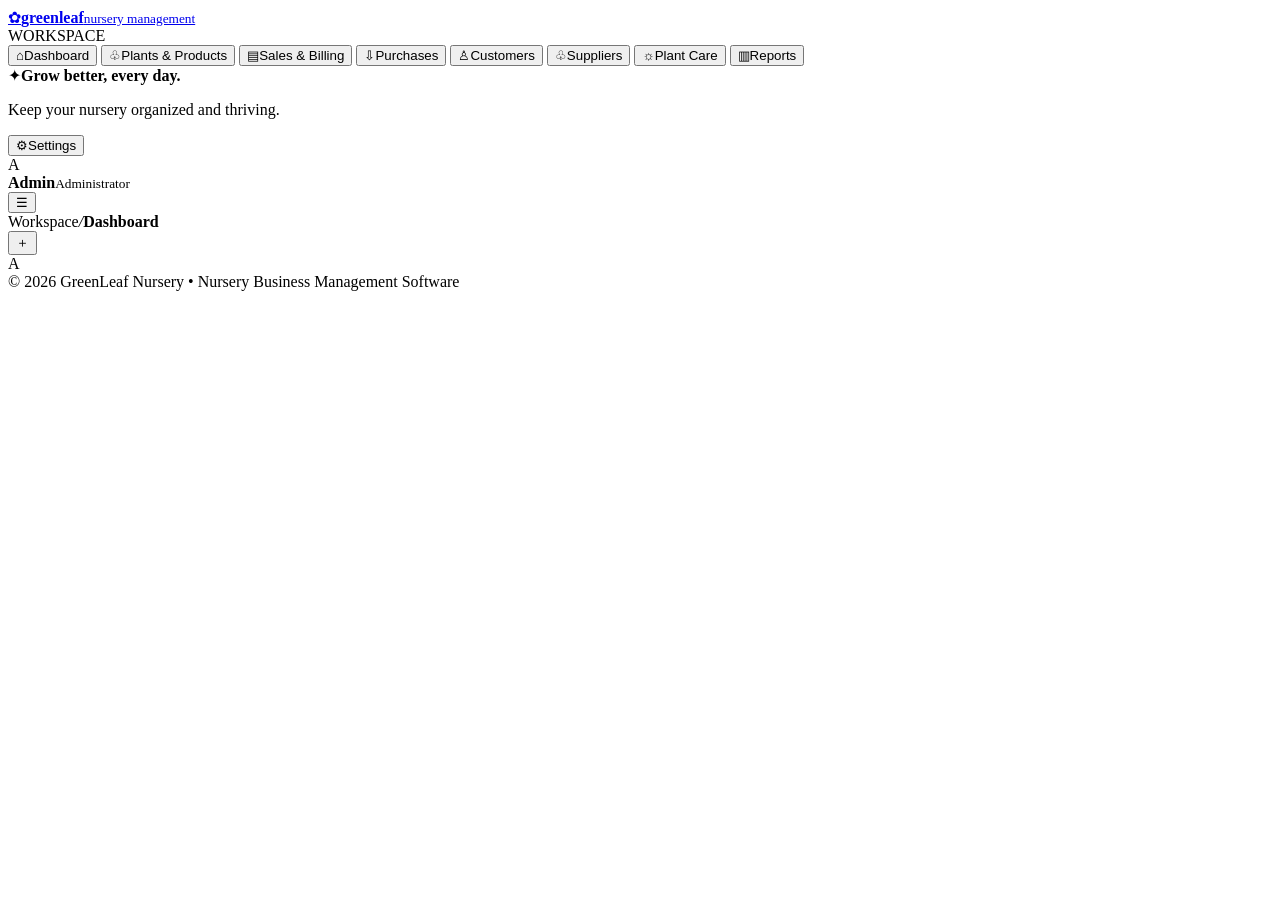
==== index.html @ 2e936f74 "Add files via upload" ====
<!DOCTYPE html>
<html lang="en">
<head>
  <meta charset="UTF-8" />
  <meta name="viewport" content="width=device-width, initial-scale=1.0" />
  <meta name="theme-color" content="#244d3b" />
  <title>GreenLeaf — Nursery Management</title>
  <link rel="preconnect" href="https://fonts.googleapis.com">
  <link rel="preconnect" href="https://fonts.gstatic.com" crossorigin>
  <link href="https://fonts.googleapis.com/css2?family=DM+Sans:wght@400;500;600;700&family=Manrope:wght@500;600;700;800&display=swap" rel="stylesheet">
  <link rel="stylesheet" href="css/styles.css" />
</head>
<body>
  <div class="app-shell">
    <aside class="sidebar" id="sidebar">
      <a class="brand" href="#" aria-label="GreenLeaf home">
        <span class="brand-mark">✿</span><span><b>greenleaf</b><small>nursery management</small></span>
      </a>
      <div class="side-label">WORKSPACE</div>
      <nav class="nav-list" id="navigation">
        <button class="nav-item active" data-page="dashboard"><span>⌂</span>Dashboard</button>
        <button class="nav-item" data-page="plants"><span>♧</span>Plants & Products</button>
        <button class="nav-item" data-page="sales"><span>▤</span>Sales & Billing</button>
        <button class="nav-item" data-page="purchases"><span>⇩</span>Purchases</button>
        <button class="nav-item" data-page="customers"><span>♙</span>Customers</button>
        <button class="nav-item" data-page="suppliers"><span>♧</span>Suppliers</button>
        <button class="nav-item" data-page="care"><span>☼</span>Plant Care</button>
        <button class="nav-item" data-page="reports"><span>▥</span>Reports</button>
      </nav>
      <div class="sidebar-bottom">
        <div class="help-card"><span class="help-icon">✦</span><b>Grow better, every day.</b><p>Keep your nursery organized and thriving.</p></div>
        <button class="nav-item" data-page="settings"><span>⚙</span>Settings</button>
        <div class="profile"><div class="avatar">A</div><div><b>Admin</b><small>Administrator</small></div><span class="profile-dot"></span></div>
      </div>
    </aside>

    <main class="main">
      <header class="topbar">
        <button class="mobile-menu" id="menuToggle" aria-label="Toggle menu">☰</button>
        <div class="breadcrumb"><span>Workspace</span><i>/</i><b id="pageCrumb">Dashboard</b></div>
        <div class="top-actions">
          <span class="today" id="todayLabel"></span>
          <button class="icon-button" id="topAddBtn" title="Add a plant">＋</button>
          <div class="top-avatar">A</div>
        </div>
      </header>
      <section class="content" id="pageContent"></section>
      <footer>© 2026 GreenLeaf Nursery <span>•</span> Nursery Business Management Software</footer>
    </main>
  </div>
  <div class="toast" id="toast" role="status"></div>
  <div class="modal-backdrop" id="modalBackdrop">
    <section class="modal" id="modal" role="dialog" aria-modal="true"></section>
  </div>
  <script src="js/app.js"></script>
</body>
</html>
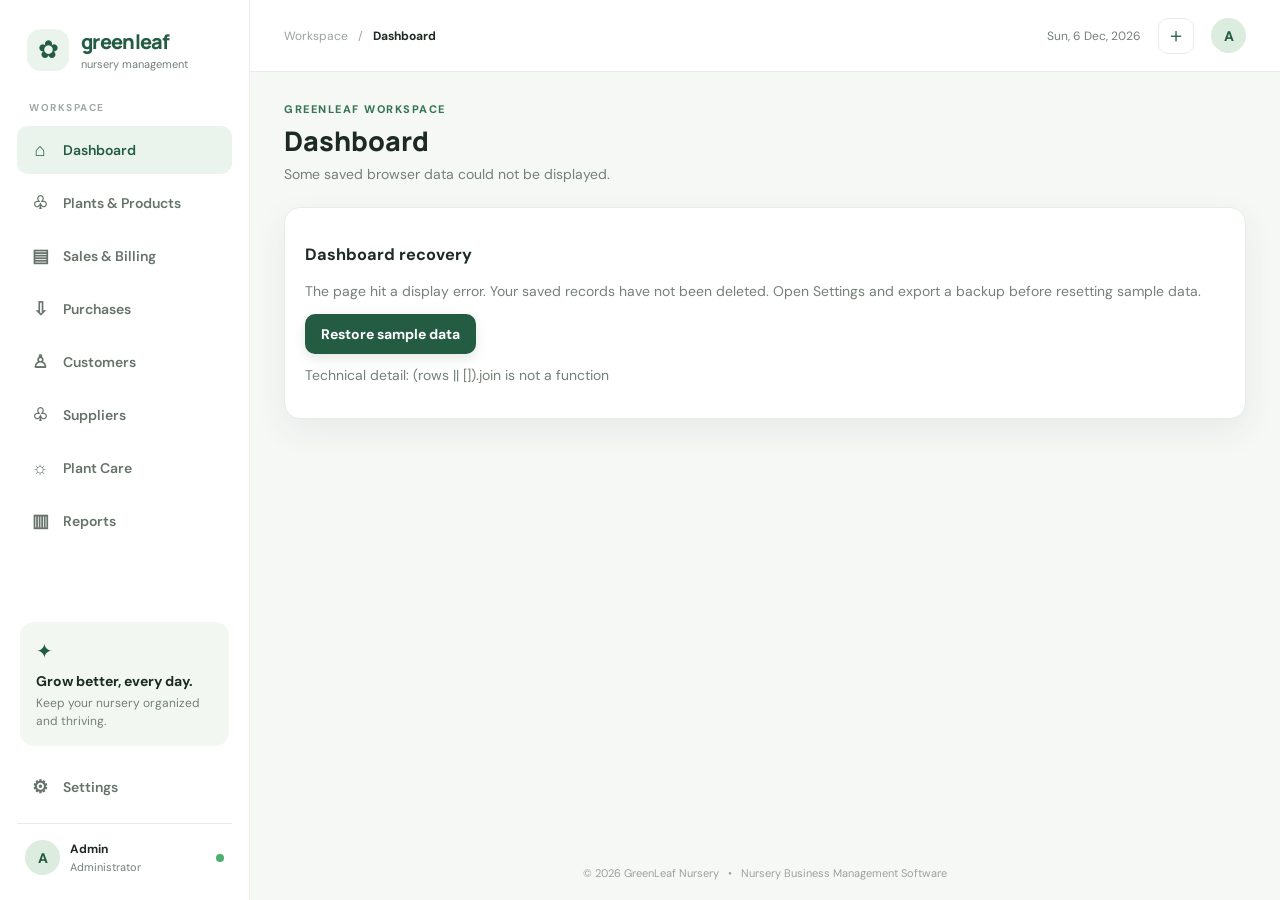
==== commit a78b6b43: "Refresh cached application script on GitHub Pages" ====
--- a/index.html
+++ b/index.html
@@ -52,6 +52,6 @@
   <div class="modal-backdrop" id="modalBackdrop">
     <section class="modal" id="modal" role="dialog" aria-modal="true"></section>
   </div>
-  <script src="js/app.js"></script>
+  <script src="js/app.js?v=20261105-3"></script>
 </body>
 </html>
--- a/css/styles.css
+++ b/css/styles.css
@@ -0,0 +1 @@
+:root{--green:#245b43;--green2:#367653;--mint:#eaf4ed;--ink:#1d2b23;--muted:#748078;--line:#e7ece8;--bg:#f6f8f6;--white:#fff;--orange:#e99b45;--red:#d85c5c;--shadow:0 12px 34px rgba(29,55,39,.07)}*{box-sizing:border-box}body{margin:0;background:var(--bg);color:var(--ink);font-family:'DM Sans',sans-serif;font-size:14px}button,input,select,textarea{font:inherit}button{cursor:pointer}.app-shell{min-height:100vh}.sidebar{width:250px;background:#fff;border-right:1px solid var(--line);position:fixed;inset:0 auto 0 0;padding:25px 17px;display:flex;flex-direction:column;z-index:10}.brand{display:flex;gap:12px;align-items:center;text-decoration:none;color:var(--ink);padding:3px 10px 30px}.brand-mark{display:grid;place-items:center;width:42px;height:42px;border-radius:14px;background:var(--mint);color:var(--green);font-size:25px}.brand b{display:block;font:800 20px Manrope;color:var(--green);letter-spacing:-.7px}.brand small{display:block;color:var(--muted);font-size:11px;margin-top:2px}.side-label{font-size:10px;letter-spacing:1.5px;font-weight:700;color:#a0aaa2;padding:0 12px 12px}.nav-list{display:grid;gap:5px}.nav-item{border:0;background:transparent;text-align:left;padding:12px 13px;border-radius:11px;color:#66736a;display:flex;align-items:center;gap:13px;font-weight:600;transition:.2s}.nav-item span{font-size:18px;width:20px;text-align:center}.nav-item:hover{background:#f5f8f5;color:var(--green)}.nav-item.active{background:var(--mint);color:var(--green)}.sidebar-bottom{margin-top:auto}.help-card{background:#f2f7f2;border-radius:14px;padding:16px;margin:0 3px 17px}.help-icon{color:var(--green);font-size:20px}.help-card b{display:block;margin:8px 0 4px}.help-card p{margin:0;color:var(--muted);font-size:12px;line-height:1.5}.profile{display:flex;align-items:center;gap:10px;padding:16px 8px 0;margin-top:12px;border-top:1px solid var(--line)}.avatar,.top-avatar{width:35px;height:35px;border-radius:50%;display:grid;place-items:center;background:#dcecdf;color:var(--green);font-weight:800}.profile b{display:block;font-size:12px}.profile small{color:var(--muted);font-size:11px}.profile-dot{width:8px;height:8px;background:#4caf70;border-radius:50%;margin-left:auto}.main{margin-left:250px;min-height:100vh;display:flex;flex-direction:column}.topbar{height:72px;background:rgba(255,255,255,.9);border-bottom:1px solid var(--line);display:flex;align-items:center;justify-content:space-between;padding:0 34px;position:sticky;top:0;z-index:5;backdrop-filter:blur(12px)}.breadcrumb{display:flex;gap:10px;color:#9aa39c;font-size:12px}.breadcrumb i{font-style:normal}.breadcrumb b{color:var(--ink)}.top-actions{display:flex;align-items:center;gap:17px}.today{font-size:12px;color:var(--muted)}.icon-button,.mobile-menu{border:1px solid var(--line);background:white;border-radius:10px;width:36px;height:36px;color:var(--green);font-size:20px}.mobile-menu{display:none}.content{padding:30px 34px;flex:1;max-width:1600px;width:100%;margin:auto}.page-heading{display:flex;justify-content:space-between;align-items:flex-start;gap:16px;margin-bottom:24px}.eyebrow{color:var(--green2);font-size:11px;font-weight:800;letter-spacing:1.5px;text-transform:uppercase}.page-heading h1{font:800 27px Manrope;margin:6px 0}.page-heading p{color:var(--muted);margin:0}.btn{border:0;border-radius:10px;padding:11px 16px;font-weight:700;background:var(--green);color:white;box-shadow:0 5px 12px #245b4320}.btn:hover{background:#194832;transform:translateY(-1px)}.btn.secondary{background:white;color:var(--green);border:1px solid var(--line);box-shadow:none}.btn.danger{background:#fff0f0;color:var(--red);box-shadow:none}.stats{display:grid;grid-template-columns:repeat(4,minmax(0,1fr));gap:16px;margin-bottom:22px}.stat,.panel{background:white;border:1px solid var(--line);border-radius:16px;box-shadow:var(--shadow)}.stat{padding:19px}.stat-top{display:flex;justify-content:space-between;color:var(--muted);font-size:12px}.stat-icon{width:36px;height:36px;display:grid;place-items:center;background:var(--mint);color:var(--green);border-radius:11px;font-size:18px}.stat strong{display:block;font:800 25px Manrope;margin:12px 0 4px}.stat small{color:var(--muted);font-size:11px}.dashboard-grid{display:grid;grid-template-columns:1.45fr 1fr;gap:18px}.panel{padding:20px;margin-bottom:18px}.panel-head{display:flex;justify-content:space-between;align-items:center;margin-bottom:17px;gap:12px}.panel-head h3{margin:0;font:700 15px Manrope}.panel-head small{color:var(--muted)}.bars{height:190px;display:flex;align-items:end;gap:13px;padding:10px 5px 0;border-bottom:1px solid var(--line)}.bar-col{flex:1;height:100%;display:flex;flex-direction:column;justify-content:end;align-items:center;gap:8px}.bar{width:min(28px,70%);border-radius:7px 7px 2px 2px;background:linear-gradient(180deg,#75ae83,#2f704c);min-height:4px}.bar-col small{color:var(--muted);font-size:10px}.activity{display:grid;gap:15px}.activity-row{display:flex;gap:11px;align-items:center}.activity-dot{width:9px;height:9px;border-radius:50%;background:#6fae7c}.activity-row b{display:block;font-size:12px}.activity-row small{color:var(--muted);font-size:11px}.table-wrap{overflow:auto}table{width:100%;border-collapse:collapse;white-space:nowrap}th{text-align:left;color:#8a958d;font-size:10px;text-transform:uppercase;letter-spacing:.8px;padding:11px 12px;border-bottom:1px solid var(--line)}td{padding:13px 12px;border-bottom:1px solid #f0f2f0;font-size:12px}tbody tr:last-child td{border-bottom:0}.plant-cell{display:flex;align-items:center;gap:10px}.plant-thumb{width:35px;height:35px;border-radius:10px;background:var(--mint);display:grid;place-items:center;font-size:19px}.plant-cell b{display:block;font-size:12px}.plant-cell small{color:var(--muted)}.pill{display:inline-flex;padding:5px 9px;border-radius:30px;font-size:10px;font-weight:700;background:#eaf5ed;color:#39764e}.pill.warn{background:#fff4e5;color:#b77924}.pill.bad{background:#fff0f0;color:#c34e4e}.toolbar{display:flex;gap:10px;align-items:center;margin-bottom:17px;flex-wrap:wrap}.field{border:1px solid var(--line);border-radius:9px;background:white;padding:10px 12px;color:var(--ink);outline:none;min-width:0}.field:focus{border-color:#80a98a;box-shadow:0 0 0 3px #36765314}.search{min-width:220px;flex:1}.empty{text-align:center;padding:35px;color:var(--muted)}.modal-backdrop{display:none;position:fixed;inset:0;background:#14251bb0;z-index:30;align-items:center;justify-content:center;padding:20px}.modal-backdrop.show{display:flex}.modal{width:min(560px,100%);max-height:90vh;overflow:auto;background:white;border-radius:18px;padding:24px;box-shadow:0 25px 80px #0003}.modal h2{font:800 20px Manrope;margin:0 0 18px}.form-grid{display:grid;grid-template-columns:1fr 1fr;gap:13px}.form-group{display:grid;gap:6px}.form-group.full{grid-column:1/-1}.form-group label{font-size:11px;font-weight:700;color:#68766d}.form-group .field{width:100%}.modal-actions{display:flex;justify-content:flex-end;gap:9px;margin-top:20px}.toast{position:fixed;right:24px;bottom:24px;background:#203d2d;color:white;padding:12px 17px;border-radius:10px;box-shadow:var(--shadow);opacity:0;transform:translateY(10px);transition:.25s;z-index:50;pointer-events:none}.toast.show{opacity:1;transform:translateY(0)}footer{text-align:center;color:#9aa39c;font-size:11px;padding:20px}footer span{padding:0 6px}.settings-grid{display:grid;grid-template-columns:1fr 1fr;gap:16px}.setting-row{display:flex;justify-content:space-between;align-items:center;padding:13px 0;border-bottom:1px solid var(--line)}.setting-row:last-child{border:0}.muted{color:var(--muted)}.quick-actions{display:flex;gap:8px;flex-wrap:wrap}.chart-legend{font-size:11px;color:var(--muted)}@media(max-width:1050px){.stats{grid-template-columns:repeat(2,1fr)}.dashboard-grid{grid-template-columns:1fr}}@media(max-width:720px){.sidebar{transform:translateX(-100%);transition:.25s;box-shadow:var(--shadow)}.sidebar.open{transform:translateX(0)}.main{margin-left:0}.mobile-menu{display:block}.topbar{padding:0 16px;height:62px}.content{padding:22px 16px}.today{display:none}.page-heading{align-items:flex-start}.page-heading h1{font-size:23px}.stats{gap:10px}.stat{padding:14px}.stat strong{font-size:21px}.settings-grid{grid-template-columns:1fr}.form-grid{grid-template-columns:1fr}.form-group.full{grid-column:auto}.modal{padding:19px}.top-avatar{display:none}}@media(max-width:390px){.stats{grid-template-columns:1fr 1fr}.stat strong{font-size:18px}.page-heading{flex-direction:column}.btn{padding:10px 12px}}
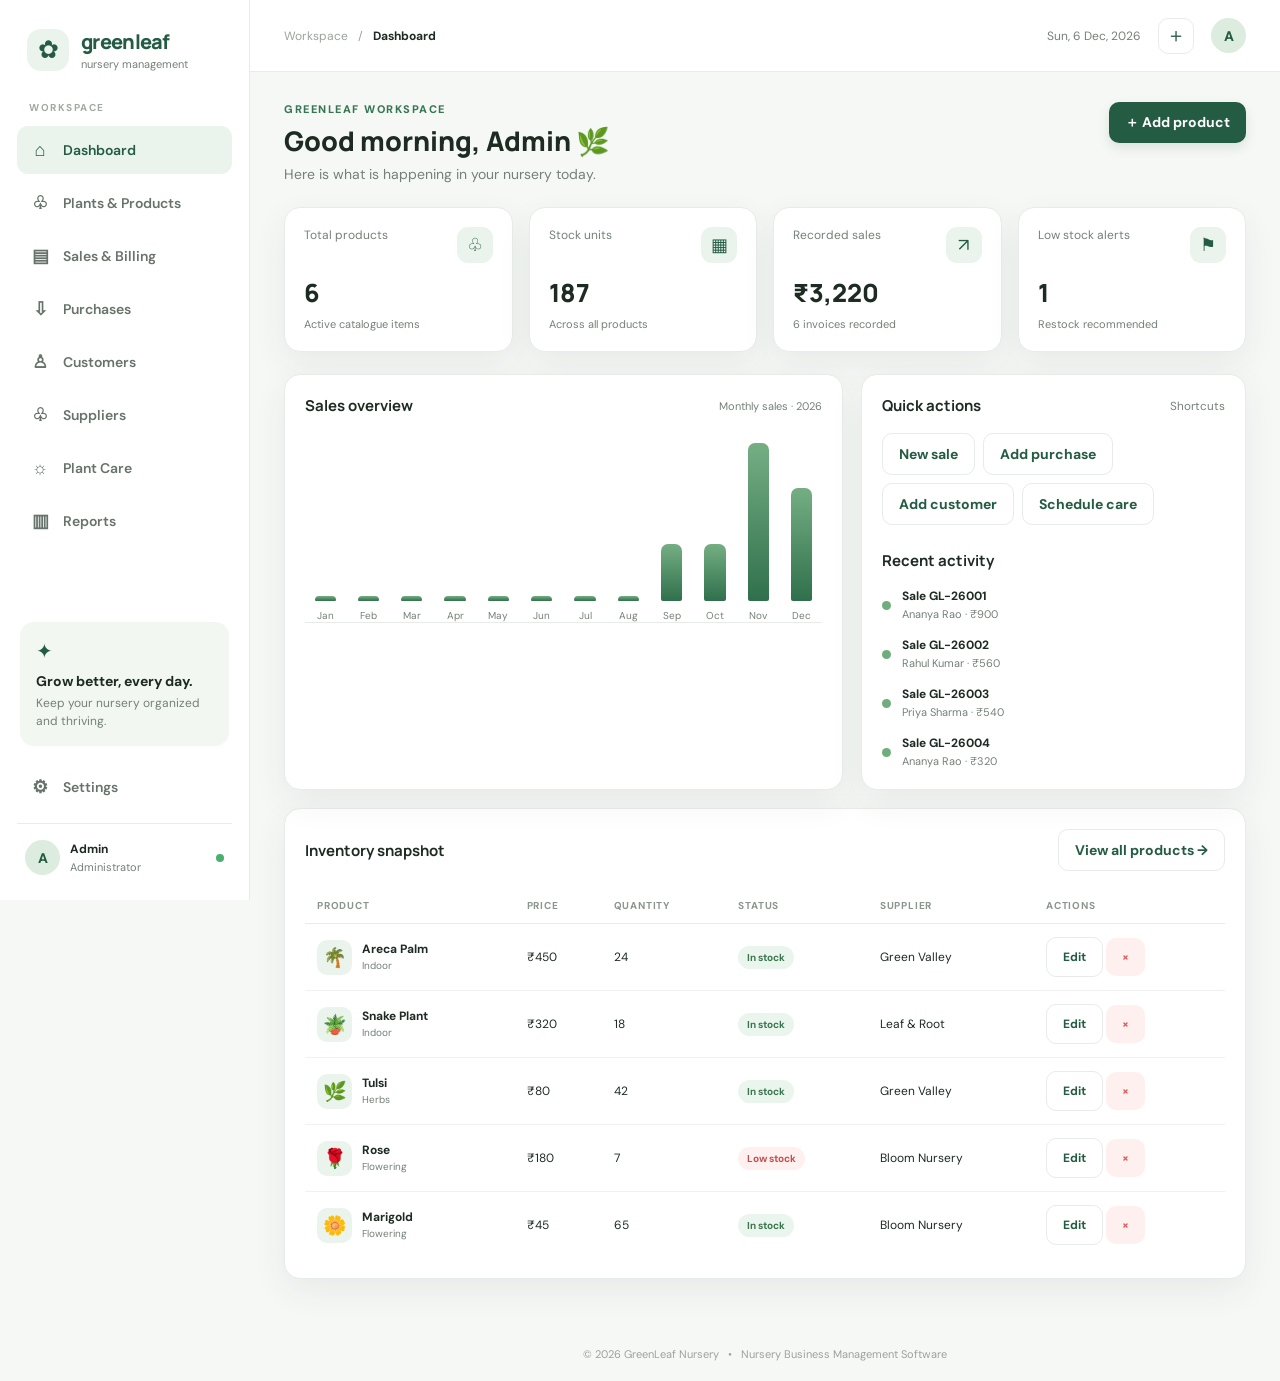
==== commit 0fb1a95a: "Refresh dashboard JavaScript cache version" ====
--- a/index.html
+++ b/index.html
@@ -52,6 +52,6 @@
   <div class="modal-backdrop" id="modalBackdrop">
     <section class="modal" id="modal" role="dialog" aria-modal="true"></section>
   </div>
-  <script src="js/app.js?v=20261105-3"></script>
+  <script src="js/app.js?v=20261105-4"></script>
 </body>
 </html>
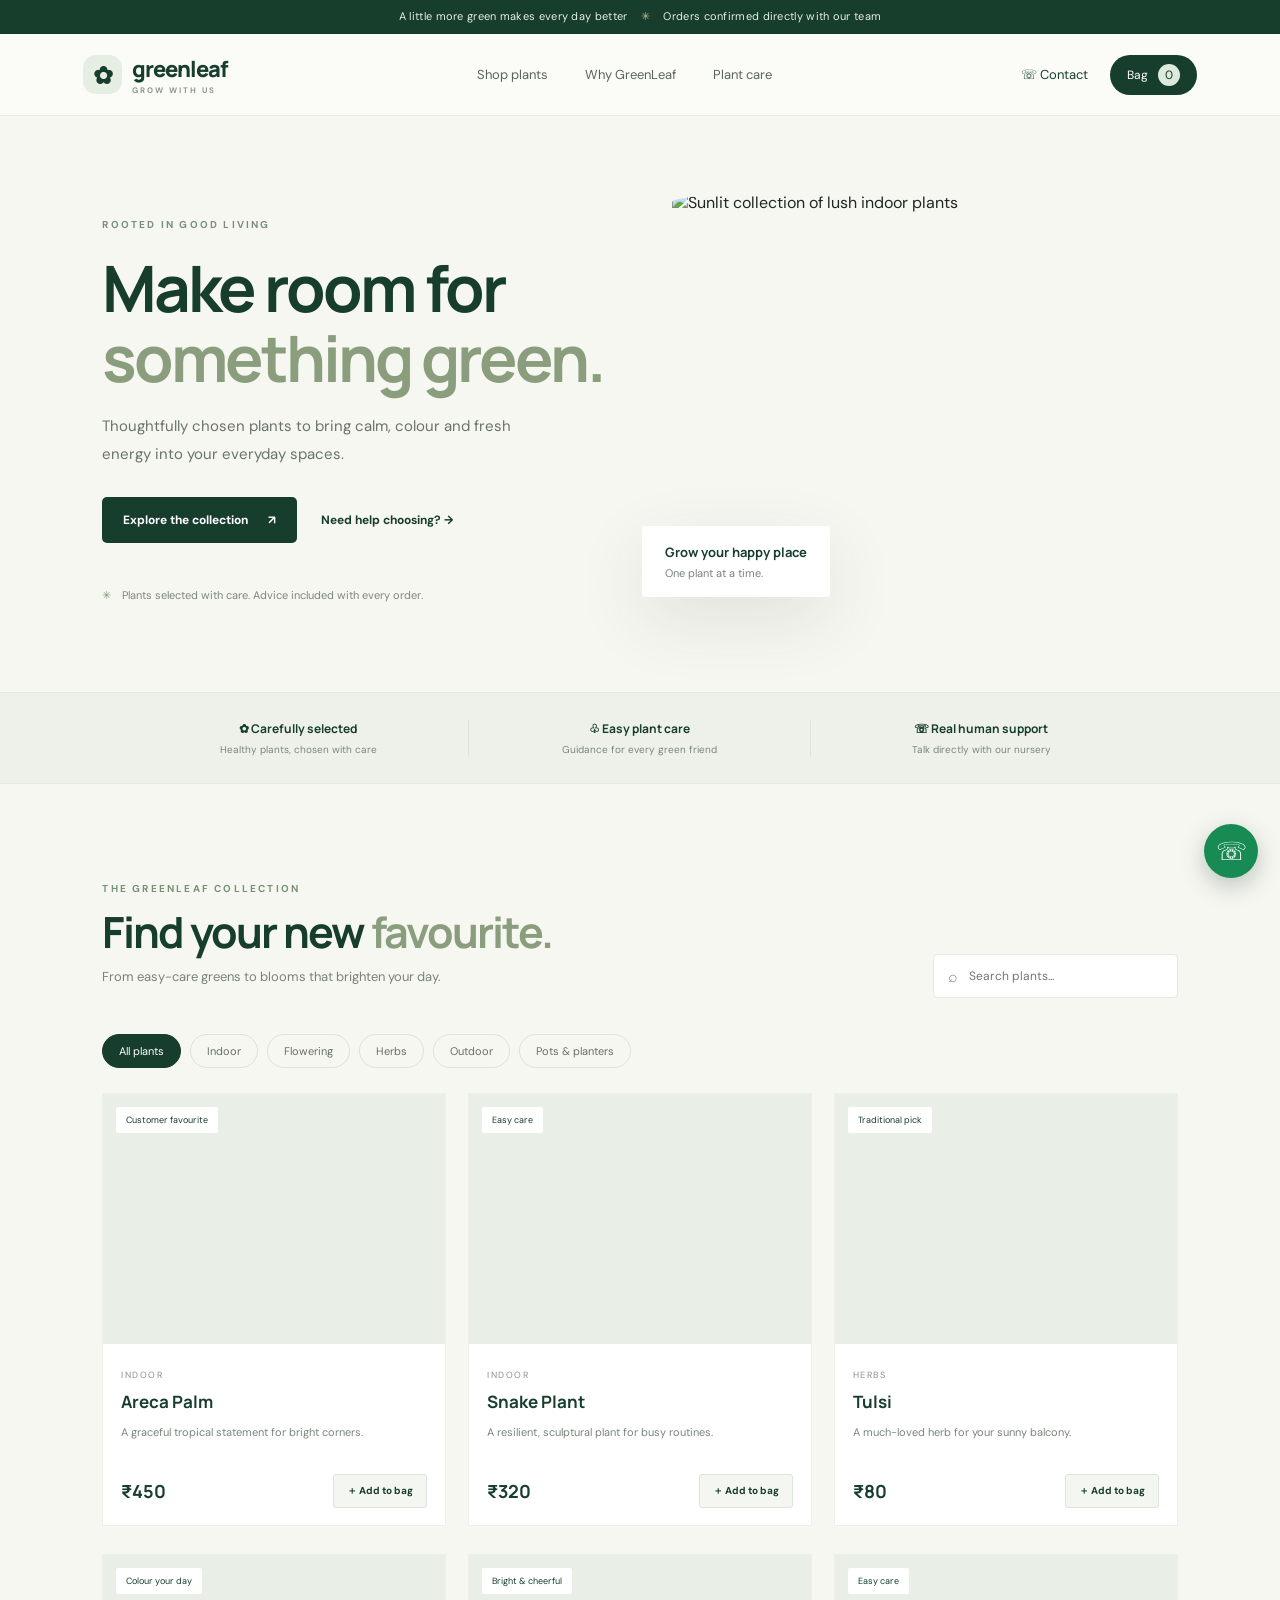
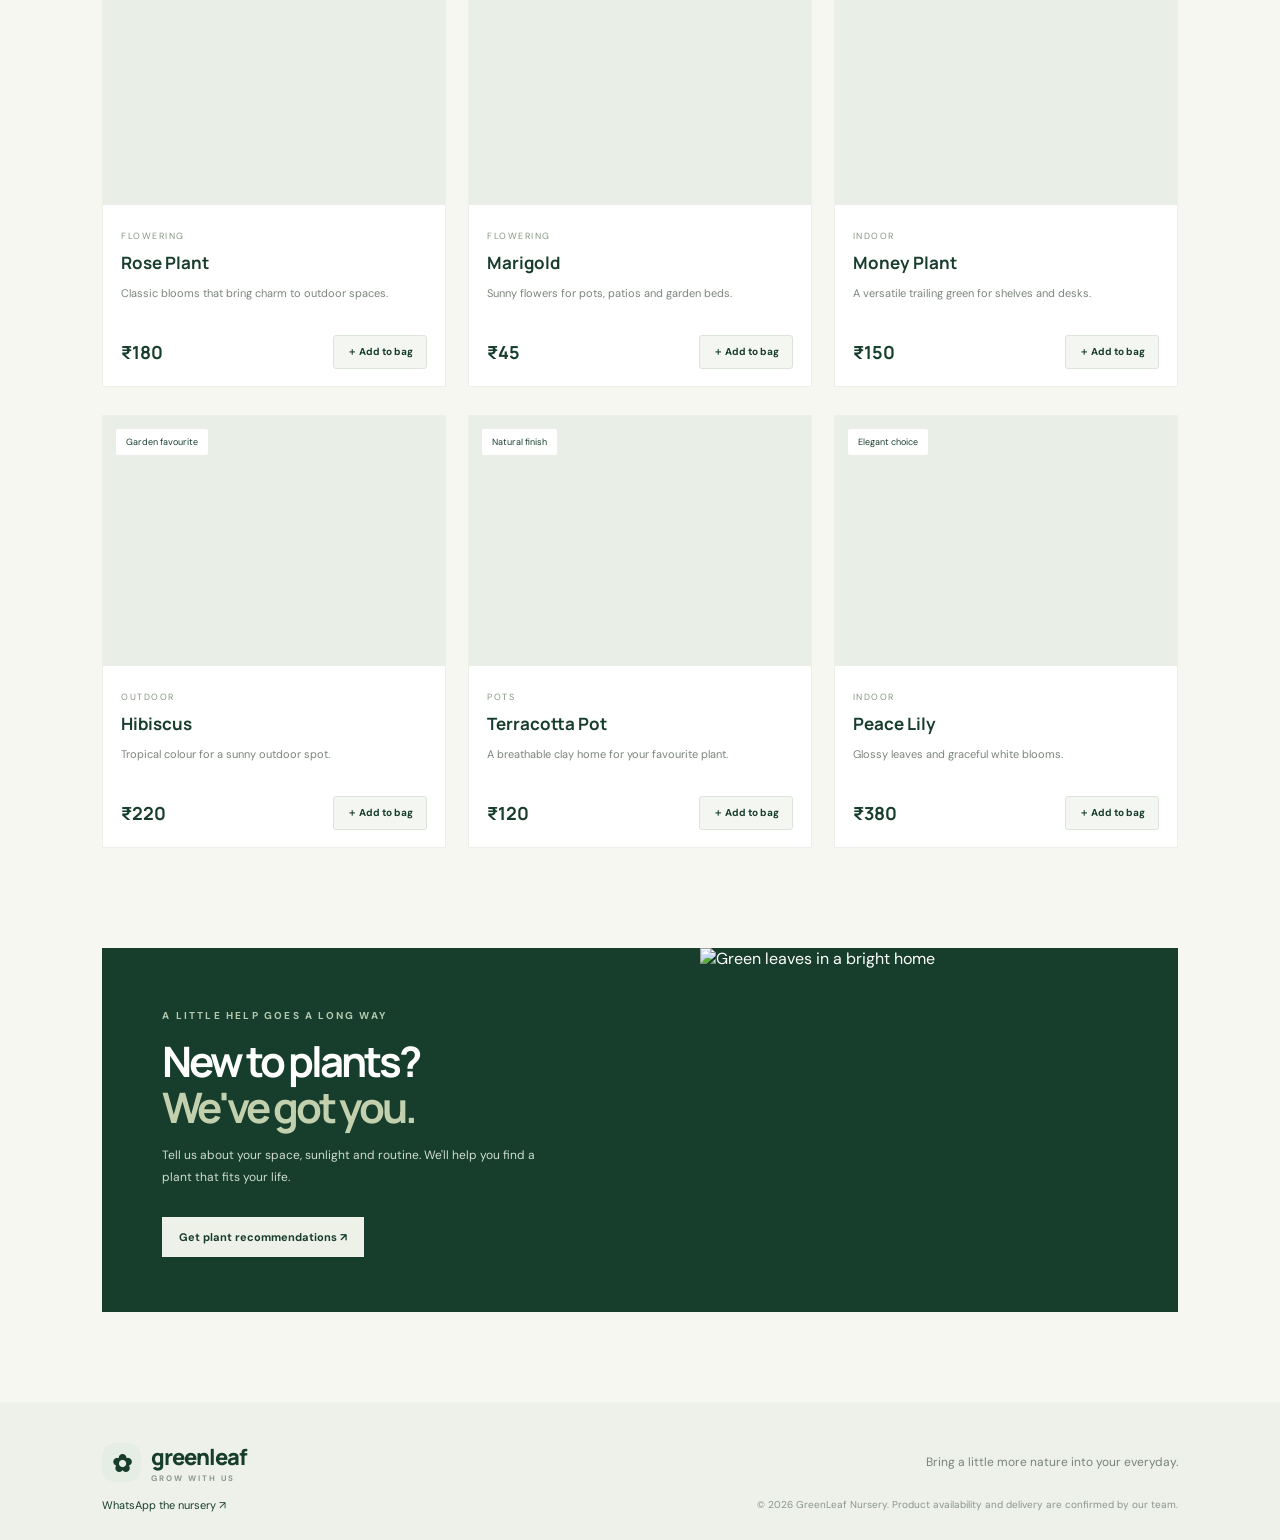
==== commit d6c9d17f: "Make GreenLeaf storefront the homepage" ====
--- a/index.html
+++ b/index.html
@@ -1,57 +1,12 @@
-<!DOCTYPE html>
-<html lang="en">
-<head>
-  <meta charset="UTF-8" />
-  <meta name="viewport" content="width=device-width, initial-scale=1.0" />
-  <meta name="theme-color" content="#244d3b" />
-  <title>GreenLeaf — Nursery Management</title>
-  <link rel="preconnect" href="https://fonts.googleapis.com">
-  <link rel="preconnect" href="https://fonts.gstatic.com" crossorigin>
-  <link href="https://fonts.googleapis.com/css2?family=DM+Sans:wght@400;500;600;700&family=Manrope:wght@500;600;700;800&display=swap" rel="stylesheet">
-  <link rel="stylesheet" href="css/styles.css" />
-</head>
-<body>
-  <div class="app-shell">
-    <aside class="sidebar" id="sidebar">
-      <a class="brand" href="#" aria-label="GreenLeaf home">
-        <span class="brand-mark">✿</span><span><b>greenleaf</b><small>nursery management</small></span>
-      </a>
-      <div class="side-label">WORKSPACE</div>
-      <nav class="nav-list" id="navigation">
-        <button class="nav-item active" data-page="dashboard"><span>⌂</span>Dashboard</button>
-        <button class="nav-item" data-page="plants"><span>♧</span>Plants & Products</button>
-        <button class="nav-item" data-page="sales"><span>▤</span>Sales & Billing</button>
-        <button class="nav-item" data-page="purchases"><span>⇩</span>Purchases</button>
-        <button class="nav-item" data-page="customers"><span>♙</span>Customers</button>
-        <button class="nav-item" data-page="suppliers"><span>♧</span>Suppliers</button>
-        <button class="nav-item" data-page="care"><span>☼</span>Plant Care</button>
-        <button class="nav-item" data-page="reports"><span>▥</span>Reports</button>
-      </nav>
-      <div class="sidebar-bottom">
-        <div class="help-card"><span class="help-icon">✦</span><b>Grow better, every day.</b><p>Keep your nursery organized and thriving.</p></div>
-        <button class="nav-item" data-page="settings"><span>⚙</span>Settings</button>
-        <div class="profile"><div class="avatar">A</div><div><b>Admin</b><small>Administrator</small></div><span class="profile-dot"></span></div>
-      </div>
-    </aside>
-
-    <main class="main">
-      <header class="topbar">
-        <button class="mobile-menu" id="menuToggle" aria-label="Toggle menu">☰</button>
-        <div class="breadcrumb"><span>Workspace</span><i>/</i><b id="pageCrumb">Dashboard</b></div>
-        <div class="top-actions">
-          <span class="today" id="todayLabel"></span>
-          <button class="icon-button" id="topAddBtn" title="Add a plant">＋</button>
-          <div class="top-avatar">A</div>
-        </div>
-      </header>
-      <section class="content" id="pageContent"></section>
-      <footer>© 2026 GreenLeaf Nursery <span>•</span> Nursery Business Management Software</footer>
-    </main>
-  </div>
-  <div class="toast" id="toast" role="status"></div>
-  <div class="modal-backdrop" id="modalBackdrop">
-    <section class="modal" id="modal" role="dialog" aria-modal="true"></section>
-  </div>
-  <script src="js/app.js?v=20261105-4"></script>
-</body>
-</html>+<!doctype html>
+<html lang="en"><head><meta charset="utf-8"><meta name="viewport" content="width=device-width,initial-scale=1"><meta name="theme-color" content="#173d2d"><meta name="description" content="Shop healthy indoor plants, flowering plants and planters at GreenLeaf."><title>GreenLeaf — Bring Nature Home</title><link rel="preconnect" href="https://fonts.googleapis.com"><link rel="preconnect" href="https://fonts.gstatic.com" crossorigin><link href="https://fonts.googleapis.com/css2?family=DM+Sans:wght@400;500;600;700&family=Manrope:wght@400;500;600;700;800&display=swap" rel="stylesheet"><link rel="stylesheet" href="css/shop.css"></head>
+<body><div class="announcement">A little more green makes every day better <span>✳</span> Orders confirmed directly with our team</div>
+<header class="header"><a class="logo" href="index.html"><span class="logo-mark">✿</span><span>greenleaf<small>GROW WITH US</small></span></a><nav class="desktop-nav"><a href="#shop">Shop plants</a><a href="#benefits">Why GreenLeaf</a><a href="#care">Plant care</a></nav><div class="header-actions"><a class="owner-link" href="https://wa.me/919908516488?text=Hello%20GreenLeaf%2C%20I%20need%20some%20help." target="_blank" rel="noopener">☏ <span>Contact</span></a><button class="cart-trigger" id="cartOpen" aria-label="Open cart">Bag <span id="cartCount">0</span></button><button class="menu-toggle" id="menuToggle" aria-label="Open menu">☰</button></div></header>
+<main><section class="hero"><div class="hero-copy"><span class="eyebrow">ROOTED IN GOOD LIVING</span><h1>Make room for<br><em>something green.</em></h1><p>Thoughtfully chosen plants to bring calm, colour and fresh energy into your everyday spaces.</p><div class="hero-actions"><a class="primary-btn" href="#shop">Explore the collection <span>↗</span></a><a class="text-link" href="https://wa.me/919908516488?text=Hello%20GreenLeaf%2C%20please%20help%20me%20choose%20a%20plant." target="_blank" rel="noopener">Need help choosing? →</a></div><div class="hero-note"><span>✳</span> Plants selected with care. Advice included with every order.</div></div><div class="hero-art"><img src="https://images.unsplash.com/photo-1485955900006-10f4d324d411?auto=format&fit=crop&w=1100&q=85" alt="Sunlit collection of lush indoor plants"><div class="floating-note"><b>Grow your happy place</b><span>One plant at a time.</span></div></div></section>
+<section class="trust-strip" id="benefits"><div><b>✿ Carefully selected</b><span>Healthy plants, chosen with care</span></div><div><b>♧ Easy plant care</b><span>Guidance for every green friend</span></div><div><b>☏ Real human support</b><span>Talk directly with our nursery</span></div></section>
+<section class="shop-section" id="shop"><div class="section-heading"><div><span class="eyebrow">THE GREENLEAF COLLECTION</span><h2>Find your new <em>favourite.</em></h2><p>From easy-care greens to blooms that brighten your day.</p></div><div class="search-wrap"><span>⌕</span><input id="searchInput" type="search" placeholder="Search plants..." aria-label="Search plants"></div></div><div class="filters" id="filters"><button class="filter active" data-category="All">All plants</button><button class="filter" data-category="Indoor">Indoor</button><button class="filter" data-category="Flowering">Flowering</button><button class="filter" data-category="Herbs">Herbs</button><button class="filter" data-category="Outdoor">Outdoor</button><button class="filter" data-category="Pots">Pots & planters</button></div><div class="product-grid" id="productGrid" aria-live="polite"></div></section>
+<section class="care-banner" id="care"><div><span class="eyebrow">A LITTLE HELP GOES A LONG WAY</span><h2>New to plants?<br><em>We've got you.</em></h2><p>Tell us about your space, sunlight and routine. We'll help you find a plant that fits your life.</p><a class="light-btn" href="https://wa.me/919908516488?text=Hello%20GreenLeaf%2C%20help%20me%20choose%20the%20right%20plant%20for%20my%20space." target="_blank" rel="noopener">Get plant recommendations ↗</a></div><div class="care-image"><img src="https://images.unsplash.com/photo-1497250681960-ef046c08a56e?auto=format&fit=crop&w=900&q=85" alt="Green leaves in a bright home"></div></section></main>
+<footer class="footer"><a class="logo footer-logo" href="index.html"><span class="logo-mark">✿</span><span>greenleaf<small>GROW WITH US</small></span></a><p>Bring a little more nature into your everyday.</p><div><a href="https://wa.me/919908516488?text=Hello%20GreenLeaf" target="_blank" rel="noopener">WhatsApp the nursery ↗</a></div><small>© <span id="year"></span> GreenLeaf Nursery. Product availability and delivery are confirmed by our team.</small></footer>
+<div class="wa-float"><a href="https://wa.me/919908516488?text=Hello%20GreenLeaf%2C%20I%20have%20a%20question." target="_blank" rel="noopener" aria-label="Chat with GreenLeaf on WhatsApp">☏</a></div>
+<div class="drawer-backdrop" id="drawerBackdrop"></div><aside class="cart-drawer" id="cartDrawer" aria-label="Shopping bag" aria-hidden="true"><div class="drawer-head"><div><span class="eyebrow">YOUR SELECTION</span><h3>Your bag <span id="drawerCount">(0)</span></h3></div><button id="cartClose" aria-label="Close cart">×</button></div><div class="cart-items" id="cartItems"></div><div class="cart-bottom"><div class="subtotal"><span>Estimated subtotal</span><b id="cartTotal">₹0</b></div><small>Final availability, delivery charges and total will be confirmed by the nursery on WhatsApp.</small><button class="primary-btn checkout-btn" id="checkoutBtn">Continue on WhatsApp ↗</button><button class="continue-btn" id="continueShopping">Continue shopping</button></div></aside>
+<div class="modal-backdrop" id="checkoutBackdrop"><section class="checkout-modal"><button class="modal-close" id="checkoutClose" aria-label="Close">×</button><span class="eyebrow">ALMOST THERE</span><h3>Where should we reach you?</h3><p>Share your details. We'll open WhatsApp with your order summary for confirmation.</p><form id="checkoutForm"><label>Your name<input name="name" required maxlength="80" placeholder="Full name"></label><label>Mobile number<input name="phone" required inputmode="tel" pattern="[0-9 +()-]{8,18}" placeholder="Your contact number"></label><label>Delivery address<textarea name="address" required maxlength="500" rows="3" placeholder="House, street, area, city, PIN"></textarea></label><label>Anything else? <small>(optional)</small><textarea name="note" maxlength="300" rows="2" placeholder="Preferred delivery time or plant questions"></textarea></label><button class="primary-btn" type="submit">Send order on WhatsApp ↗</button></form></section></div><div class="toast" id="toast" role="status"></div><script src="js/shop.js"></script></body></html>
--- a/css/shop.css
+++ b/css/shop.css
@@ -0,0 +1 @@
+:root{--forest:#173d2d;--green:#2f684b;--sage:#e7eee5;--cream:#f7f7f1;--ink:#1d2922;--muted:#78837a;--line:#e6e9e2;--white:#fff;--gold:#d5a66a;--shadow:0 22px 70px #1c38241c}*{box-sizing:border-box}html{scroll-behavior:smooth}body{margin:0;background:var(--cream);color:var(--ink);font-family:'DM Sans',sans-serif}button,input,textarea{font:inherit}button,a{-webkit-tap-highlight-color:transparent}a{color:inherit;text-decoration:none}.announcement{height:34px;background:var(--forest);color:#e6eee5;text-align:center;font-size:11px;letter-spacing:.3px;padding:9px}.announcement span{color:#d9b78d;margin:0 10px}.header{height:82px;padding:0 6.5%;display:flex;align-items:center;justify-content:space-between;background:#fbfcf8;border-bottom:1px solid var(--line);position:sticky;top:0;z-index:20}.logo{display:flex;align-items:center;gap:10px;color:var(--forest);font:800 22px Manrope;letter-spacing:-1px}.logo-mark{display:grid;place-items:center;width:39px;height:39px;background:#e6eee4;border-radius:13px;font-size:24px}.logo small{display:block;font:700 8px 'DM Sans';letter-spacing:2px;color:#8b998c;margin-top:1px}.desktop-nav{display:flex;gap:37px;color:#58665b;font-size:13px}.desktop-nav a:hover,.footer a:hover{color:var(--green)}.header-actions{display:flex;align-items:center;gap:22px}.owner-link{font-size:13px;color:var(--forest)}.cart-trigger{border:0;background:var(--forest);color:#fff;padding:12px 17px;border-radius:30px;font-size:12px}.cart-trigger span{background:#dce9dc;color:var(--forest);padding:3px 7px;border-radius:50%;margin-left:7px}.menu-toggle{display:none;background:none;border:0;font-size:22px}.hero{display:grid;grid-template-columns:1fr 1fr;gap:6%;align-items:center;padding:76px 8% 70px;min-height:560px}.eyebrow{font-size:10px;letter-spacing:2.2px;font-weight:700;color:#799078}.hero h1,.section-heading h2,.care-banner h2{font:700 clamp(42px,5vw,68px)/1.08 Manrope;letter-spacing:-3px;color:var(--forest);margin:20px 0}.hero h1 em,.section-heading h2 em,.care-banner h2 em{font-style:normal;color:#8a9e7e}.hero-copy>p{max-width:440px;color:#68746b;font-size:15px;line-height:1.9}.hero-actions{display:flex;align-items:center;gap:24px;margin-top:28px}.primary-btn{display:inline-flex;justify-content:center;align-items:center;gap:20px;border:0;background:var(--forest);color:white;padding:15px 21px;border-radius:5px;font-size:12px;font-weight:700;cursor:pointer;transition:.2s}.primary-btn:hover{background:#2b6146;transform:translateY(-2px)}.text-link{font-size:12px;color:var(--forest);font-weight:700}.hero-note{margin-top:45px;font-size:11px;color:#7b877c}.hero-note span{color:#7f9a73;margin-right:8px}.hero-art{height:430px;position:relative}.hero-art>img{width:100%;height:100%;object-fit:cover;border-radius:48% 48% 5px 5px}.floating-note{position:absolute;bottom:25px;left:-30px;background:#fff;padding:17px 23px;box-shadow:var(--shadow);display:grid;gap:5px;border-radius:4px}.floating-note b{font:700 13px Manrope;color:var(--forest)}.floating-note span{font-size:11px;color:var(--muted)}.trust-strip{display:grid;grid-template-columns:repeat(3,1fr);padding:27px 10%;background:#edf1e9;border-top:1px solid #e5eadf;border-bottom:1px solid #e5eadf}.trust-strip div{display:grid;gap:6px;text-align:center;border-right:1px solid #dce3d8}.trust-strip div:last-child{border:0}.trust-strip b{font:700 12px Manrope;color:var(--forest)}.trust-strip span{font-size:10px;color:#7b877c}.shop-section{padding:92px 8% 100px}.section-heading{display:flex;justify-content:space-between;align-items:end;gap:20px}.section-heading h2{font-size:43px;letter-spacing:-2px;margin:12px 0}.section-heading p{font-size:13px;color:var(--muted)}.search-wrap{display:flex;align-items:center;gap:9px;background:white;border:1px solid var(--line);padding:0 14px;width:245px;height:44px;border-radius:4px;color:#809080}.search-wrap input{border:0;outline:0;width:100%;font-size:12px;background:transparent}.filters{display:flex;gap:9px;flex-wrap:wrap;margin:36px 0 25px}.filter{border:1px solid #dce3d9;background:transparent;color:#647166;padding:9px 16px;border-radius:30px;font-size:11px;cursor:pointer}.filter.active,.filter:hover{background:var(--forest);color:white;border-color:var(--forest)}.product-grid{display:grid;grid-template-columns:repeat(3,1fr);gap:28px 22px}.product-card{background:#fff;border:1px solid #edf0e9;min-width:0;transition:.25s;position:relative}.product-card:hover{transform:translateY(-5px);box-shadow:var(--shadow)}.product-image{height:250px;background:#e9eee6;position:relative;overflow:hidden}.product-image img{width:100%;height:100%;object-fit:cover;transition:transform .5s}.product-card:hover .product-image img{transform:scale(1.05)}.product-tag{position:absolute;top:13px;left:13px;background:#fff;color:var(--forest);font-size:9px;padding:7px 10px;border-radius:2px}.product-info{padding:18px 18px 17px}.product-category{font-size:9px;letter-spacing:1.5px;color:#849581;text-transform:uppercase}.product-info h3{font:700 17px Manrope;color:var(--forest);margin:7px 0}.product-desc{font-size:11px;color:#7a857b;line-height:1.6;min-height:35px}.product-bottom{display:flex;align-items:center;justify-content:space-between;margin-top:15px}.price{font:700 18px Manrope;color:var(--forest)}.add-btn{border:1px solid #dbe5d9;background:#f4f7f1;color:var(--forest);padding:9px 13px;font-size:10px;font-weight:700;border-radius:3px;cursor:pointer}.add-btn:hover{background:var(--forest);color:#fff}.care-banner{margin:0 8% 90px;background:var(--forest);color:white;display:grid;grid-template-columns:1fr .8fr;min-height:360px;overflow:hidden}.care-banner>div:first-child{padding:55px 10%}.care-banner .eyebrow{color:#b7c9ae}.care-banner h2{font-size:42px;color:white;margin:15px 0}.care-banner h2 em{color:#c3d0ae}.care-banner p{max-width:380px;color:#d0ddd0;font-size:12px;line-height:1.8}.light-btn{display:inline-block;background:#edf1e8;color:var(--forest);padding:13px 17px;font-size:11px;font-weight:700;margin-top:17px}.care-image img{width:100%;height:100%;object-fit:cover}.footer{padding:40px 8% 28px;background:#eef1e9;display:grid;grid-template-columns:1fr 1fr;gap:15px}.footer-logo{align-self:center}.footer>p{text-align:right;font-size:12px;color:#788379}.footer>div{display:flex;gap:22px;font-size:11px;color:var(--forest)}.footer>small{justify-self:end;color:#8b958b;font-size:10px}.wa-float{position:fixed;right:22px;bottom:22px;z-index:18}.wa-float a{display:grid;place-items:center;width:54px;height:54px;border-radius:50%;background:#188b55;color:white;font-size:25px;box-shadow:0 8px 24px #143b2d44}.drawer-backdrop,.modal-backdrop{position:fixed;inset:0;background:#10251c80;z-index:30;opacity:0;visibility:hidden;transition:.25s}.drawer-backdrop.show,.modal-backdrop.show{opacity:1;visibility:visible}.cart-drawer{position:fixed;z-index:31;right:0;top:0;height:100%;width:min(430px,100%);background:#fbfcf8;transform:translateX(100%);transition:.3s;display:flex;flex-direction:column;padding:27px}.cart-drawer.open{transform:translateX(0)}.drawer-head{display:flex;justify-content:space-between;border-bottom:1px solid var(--line);padding-bottom:18px}.drawer-head h3,.checkout-modal h3{font:700 25px Manrope;color:var(--forest);margin:8px 0}.drawer-head button,.modal-close{border:0;background:none;font-size:28px;color:var(--forest);cursor:pointer}.cart-items{overflow:auto;flex:1}.empty-cart{padding:50px 10px;text-align:center;color:var(--muted);font-size:13px}.cart-row{display:grid;grid-template-columns:70px 1fr auto;gap:13px;padding:17px 0;border-bottom:1px solid var(--line);align-items:center}.cart-row img{width:70px;height:72px;object-fit:cover}.cart-row b{font:700 13px Manrope;color:var(--forest)}.cart-row small{display:block;color:var(--muted);font-size:10px;margin-top:5px}.qty-controls{display:flex;align-items:center;gap:9px;margin-top:9px}.qty-controls button{width:24px;height:24px;border:1px solid var(--line);background:white;border-radius:50%;cursor:pointer}.cart-row .line-price{font-size:12px;font-weight:700;color:var(--forest)}.cart-bottom{border-top:1px solid var(--line);padding-top:17px}.subtotal{display:flex;justify-content:space-between;font-size:13px}.subtotal b{font:700 20px Manrope;color:var(--forest)}.cart-bottom>small{display:block;color:var(--muted);font-size:10px;line-height:1.6;margin:12px 0}.checkout-btn{width:100%}.continue-btn{display:block;margin:13px auto 0;border:0;background:none;color:var(--forest);font-size:11px;cursor:pointer}.checkout-modal{position:absolute;top:50%;left:50%;transform:translate(-50%,-46%);width:min(490px,calc(100% - 30px));max-height:90vh;overflow:auto;background:#fbfcf8;padding:34px;border-radius:5px;transition:.25s}.modal-backdrop.show .checkout-modal{transform:translate(-50%,-50%)}.modal-close{position:absolute;right:18px;top:12px}.checkout-modal>p{font-size:12px;color:var(--muted);line-height:1.7}.checkout-modal form{display:grid;gap:13px;margin-top:20px}.checkout-modal label{display:grid;gap:6px;font-size:11px;font-weight:700;color:#59665b}.checkout-modal label small{display:inline;font-weight:400;color:var(--muted)}.checkout-modal input,.checkout-modal textarea{width:100%;padding:12px;border:1px solid #dfe5dc;background:white;outline-color:#78977a;border-radius:3px;font-size:12px;resize:vertical}.checkout-modal form .primary-btn{width:100%;margin-top:5px}.toast{position:fixed;left:50%;bottom:25px;transform:translate(-50%,20px);opacity:0;pointer-events:none;background:var(--forest);color:#fff;padding:12px 18px;border-radius:4px;font-size:12px;z-index:50;transition:.2s}.toast.show{opacity:1;transform:translate(-50%,0)}.no-results{grid-column:1/-1;text-align:center;padding:50px;color:var(--muted);font-size:13px}@media(max-width:850px){.header{padding:0 4%}.desktop-nav{gap:17px}.hero{padding:55px 6%;gap:4%}.hero-art{height:350px}.shop-section{padding:70px 6%}.product-grid{grid-template-columns:repeat(2,1fr)}.care-banner{margin:0 6% 70px}}@media(max-width:600px){.announcement{font-size:9px}.header{height:70px}.desktop-nav{display:none}.menu-toggle{display:block}.owner-link span{display:none}.header-actions{gap:14px}.hero{grid-template-columns:1fr;padding:48px 7% 40px}.hero h1{font-size:48px}.hero-art{height:310px;margin:10px 0 0 18px}.floating-note{left:-18px}.trust-strip{padding:20px 4%;gap:8px}.trust-strip b{font-size:10px}.trust-strip span{font-size:9px}.section-heading{align-items:start;flex-direction:column}.section-heading h2{font-size:36px}.search-wrap{width:100%}.shop-section{padding:65px 5%}.filters{gap:7px;margin:25px 0 20px}.filter{padding:8px 12px}.product-grid{gap:14px 10px}.product-image{height:175px}.product-info{padding:13px 11px}.product-info h3{font-size:14px}.product-desc{font-size:10px;min-height:48px}.product-bottom{align-items:start;gap:6px;flex-direction:column}.price{font-size:16px}.add-btn{width:100%}.care-banner{grid-template-columns:1fr;margin:0 5% 55px}.care-banner>div:first-child{padding:38px 8%}.care-image{height:210px}.footer{padding:32px 6%;grid-template-columns:1fr}.footer>p{text-align:left;margin:0}.footer>small{justify-self:start;line-height:1.6}.wa-float{right:14px;bottom:14px}.wa-float a{width:48px;height:48px}.checkout-modal{padding:28px 22px}}
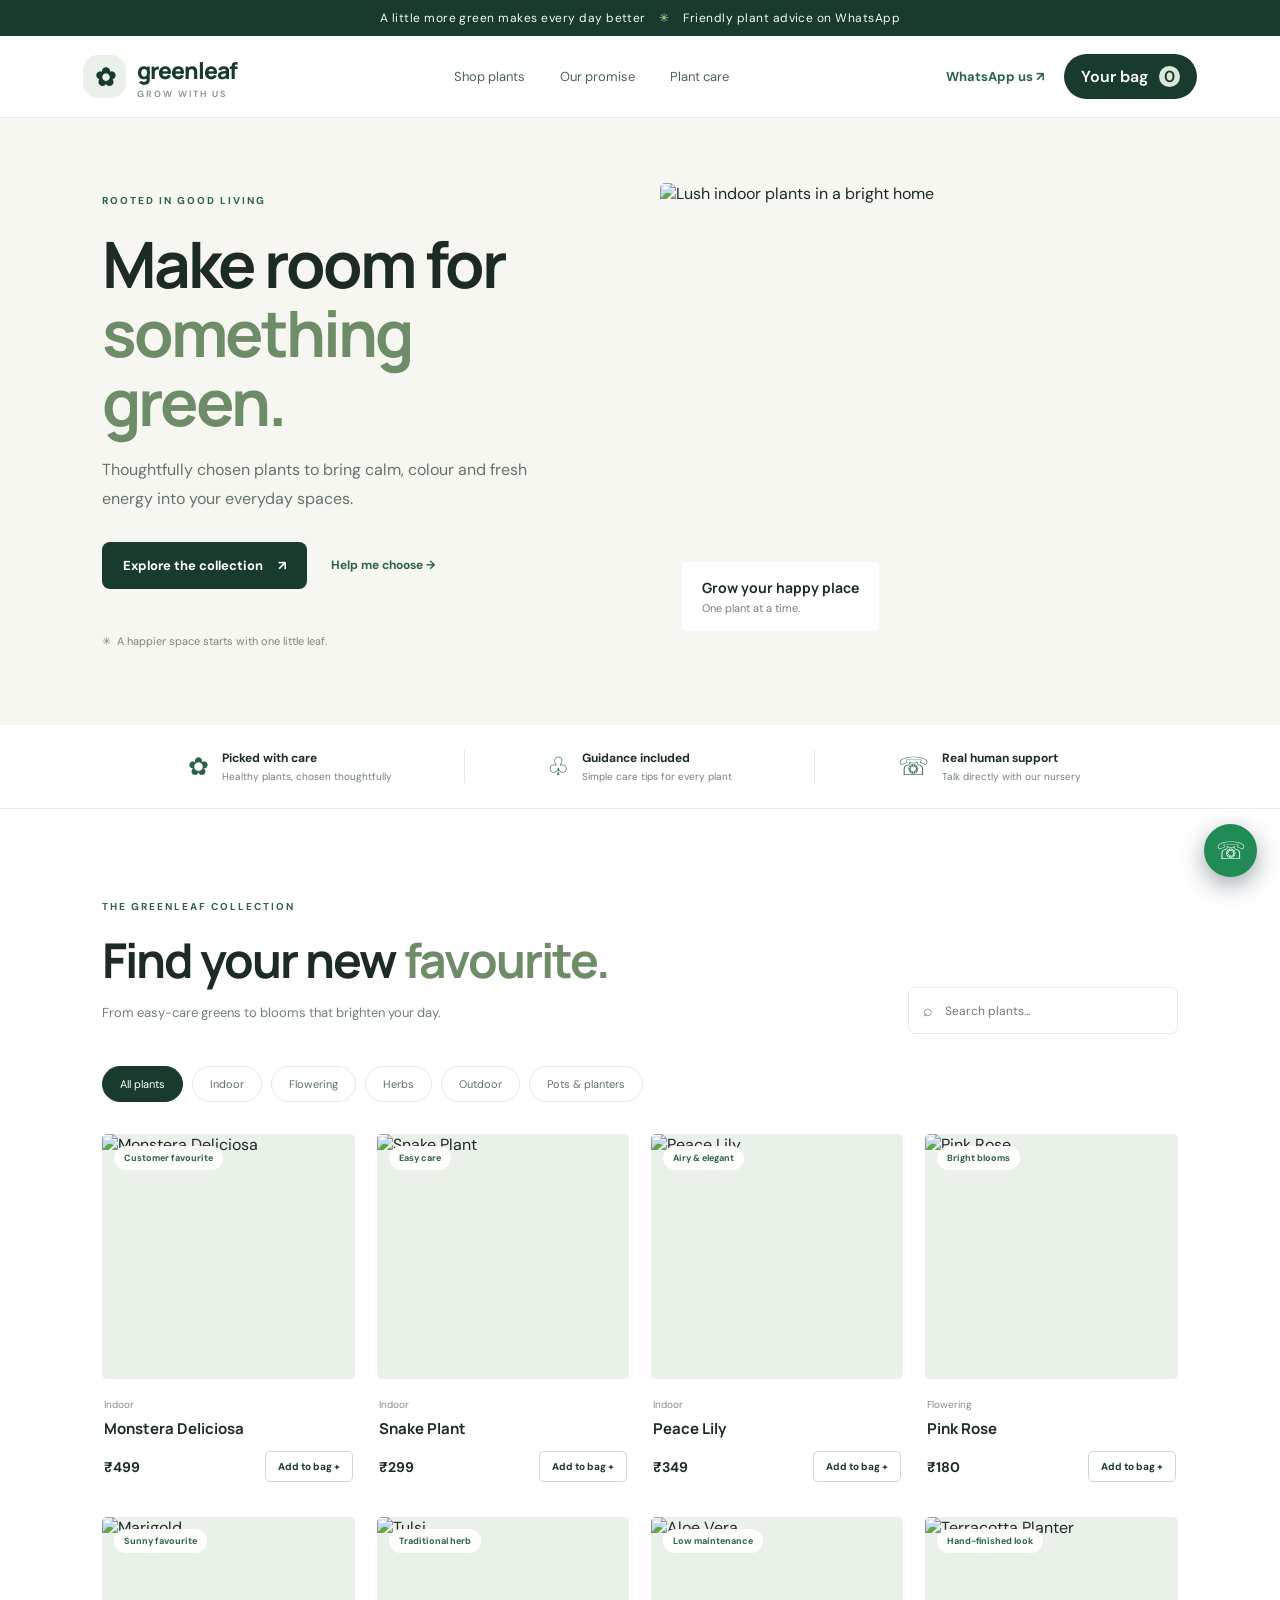
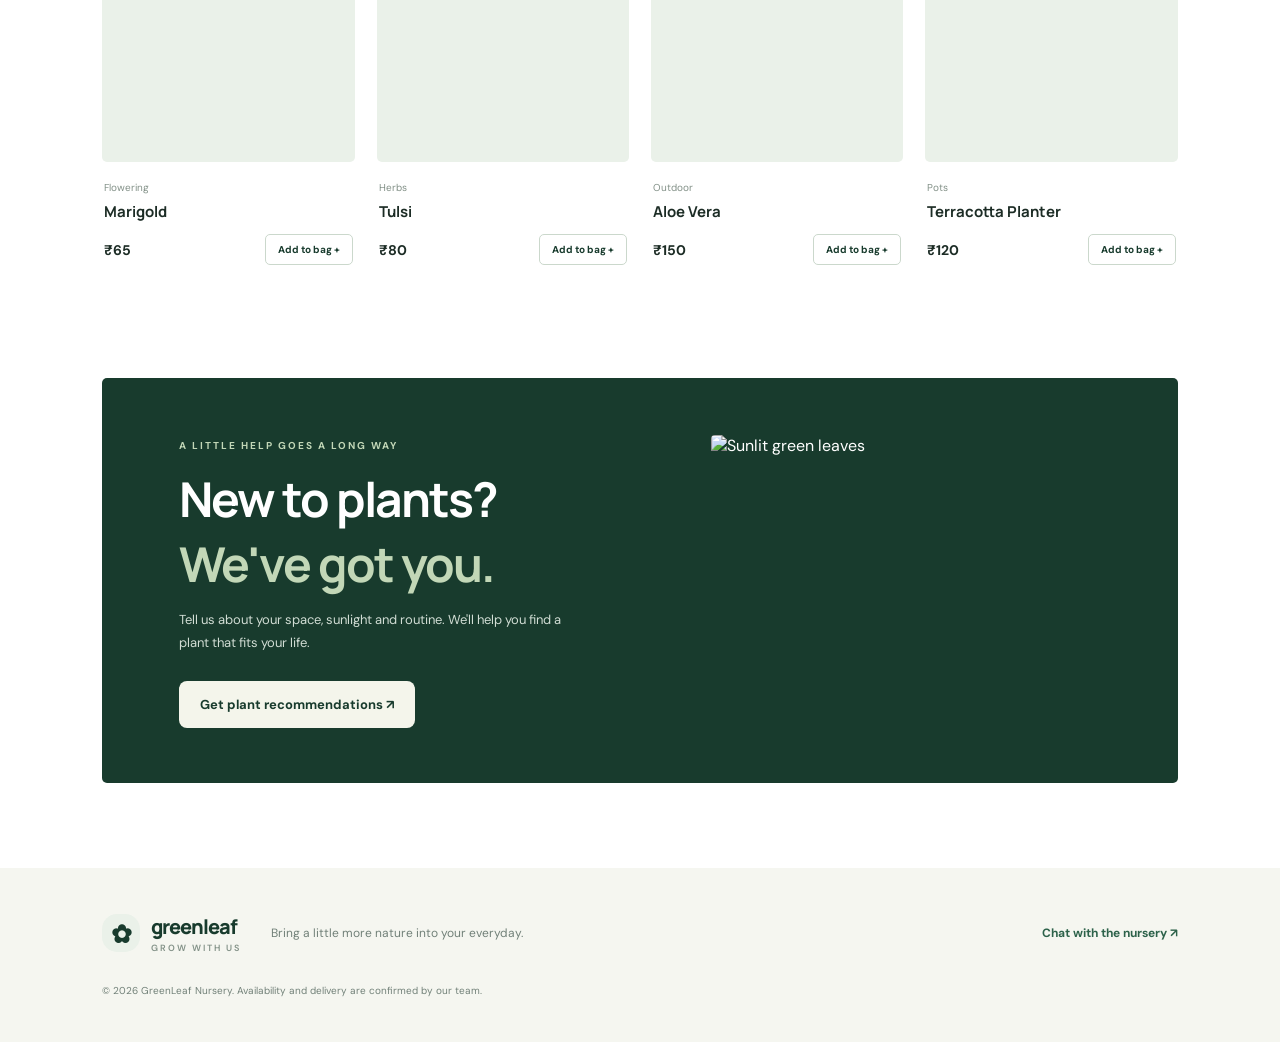
==== commit 41082a9e: "Rebuild GreenLeaf as a storage-free static storefront" ====
--- a/index.html
+++ b/index.html
@@ -1,12 +1,12 @@
 <!doctype html>
-<html lang="en"><head><meta charset="utf-8"><meta name="viewport" content="width=device-width,initial-scale=1"><meta name="theme-color" content="#173d2d"><meta name="description" content="Shop healthy indoor plants, flowering plants and planters at GreenLeaf."><title>GreenLeaf — Bring Nature Home</title><link rel="preconnect" href="https://fonts.googleapis.com"><link rel="preconnect" href="https://fonts.gstatic.com" crossorigin><link href="https://fonts.googleapis.com/css2?family=DM+Sans:wght@400;500;600;700&family=Manrope:wght@400;500;600;700;800&display=swap" rel="stylesheet"><link rel="stylesheet" href="css/shop.css"></head>
-<body><div class="announcement">A little more green makes every day better <span>✳</span> Orders confirmed directly with our team</div>
-<header class="header"><a class="logo" href="index.html"><span class="logo-mark">✿</span><span>greenleaf<small>GROW WITH US</small></span></a><nav class="desktop-nav"><a href="#shop">Shop plants</a><a href="#benefits">Why GreenLeaf</a><a href="#care">Plant care</a></nav><div class="header-actions"><a class="owner-link" href="https://wa.me/919908516488?text=Hello%20GreenLeaf%2C%20I%20need%20some%20help." target="_blank" rel="noopener">☏ <span>Contact</span></a><button class="cart-trigger" id="cartOpen" aria-label="Open cart">Bag <span id="cartCount">0</span></button><button class="menu-toggle" id="menuToggle" aria-label="Open menu">☰</button></div></header>
-<main><section class="hero"><div class="hero-copy"><span class="eyebrow">ROOTED IN GOOD LIVING</span><h1>Make room for<br><em>something green.</em></h1><p>Thoughtfully chosen plants to bring calm, colour and fresh energy into your everyday spaces.</p><div class="hero-actions"><a class="primary-btn" href="#shop">Explore the collection <span>↗</span></a><a class="text-link" href="https://wa.me/919908516488?text=Hello%20GreenLeaf%2C%20please%20help%20me%20choose%20a%20plant." target="_blank" rel="noopener">Need help choosing? →</a></div><div class="hero-note"><span>✳</span> Plants selected with care. Advice included with every order.</div></div><div class="hero-art"><img src="https://images.unsplash.com/photo-1485955900006-10f4d324d411?auto=format&fit=crop&w=1100&q=85" alt="Sunlit collection of lush indoor plants"><div class="floating-note"><b>Grow your happy place</b><span>One plant at a time.</span></div></div></section>
-<section class="trust-strip" id="benefits"><div><b>✿ Carefully selected</b><span>Healthy plants, chosen with care</span></div><div><b>♧ Easy plant care</b><span>Guidance for every green friend</span></div><div><b>☏ Real human support</b><span>Talk directly with our nursery</span></div></section>
-<section class="shop-section" id="shop"><div class="section-heading"><div><span class="eyebrow">THE GREENLEAF COLLECTION</span><h2>Find your new <em>favourite.</em></h2><p>From easy-care greens to blooms that brighten your day.</p></div><div class="search-wrap"><span>⌕</span><input id="searchInput" type="search" placeholder="Search plants..." aria-label="Search plants"></div></div><div class="filters" id="filters"><button class="filter active" data-category="All">All plants</button><button class="filter" data-category="Indoor">Indoor</button><button class="filter" data-category="Flowering">Flowering</button><button class="filter" data-category="Herbs">Herbs</button><button class="filter" data-category="Outdoor">Outdoor</button><button class="filter" data-category="Pots">Pots & planters</button></div><div class="product-grid" id="productGrid" aria-live="polite"></div></section>
-<section class="care-banner" id="care"><div><span class="eyebrow">A LITTLE HELP GOES A LONG WAY</span><h2>New to plants?<br><em>We've got you.</em></h2><p>Tell us about your space, sunlight and routine. We'll help you find a plant that fits your life.</p><a class="light-btn" href="https://wa.me/919908516488?text=Hello%20GreenLeaf%2C%20help%20me%20choose%20the%20right%20plant%20for%20my%20space." target="_blank" rel="noopener">Get plant recommendations ↗</a></div><div class="care-image"><img src="https://images.unsplash.com/photo-1497250681960-ef046c08a56e?auto=format&fit=crop&w=900&q=85" alt="Green leaves in a bright home"></div></section></main>
-<footer class="footer"><a class="logo footer-logo" href="index.html"><span class="logo-mark">✿</span><span>greenleaf<small>GROW WITH US</small></span></a><p>Bring a little more nature into your everyday.</p><div><a href="https://wa.me/919908516488?text=Hello%20GreenLeaf" target="_blank" rel="noopener">WhatsApp the nursery ↗</a></div><small>© <span id="year"></span> GreenLeaf Nursery. Product availability and delivery are confirmed by our team.</small></footer>
-<div class="wa-float"><a href="https://wa.me/919908516488?text=Hello%20GreenLeaf%2C%20I%20have%20a%20question." target="_blank" rel="noopener" aria-label="Chat with GreenLeaf on WhatsApp">☏</a></div>
-<div class="drawer-backdrop" id="drawerBackdrop"></div><aside class="cart-drawer" id="cartDrawer" aria-label="Shopping bag" aria-hidden="true"><div class="drawer-head"><div><span class="eyebrow">YOUR SELECTION</span><h3>Your bag <span id="drawerCount">(0)</span></h3></div><button id="cartClose" aria-label="Close cart">×</button></div><div class="cart-items" id="cartItems"></div><div class="cart-bottom"><div class="subtotal"><span>Estimated subtotal</span><b id="cartTotal">₹0</b></div><small>Final availability, delivery charges and total will be confirmed by the nursery on WhatsApp.</small><button class="primary-btn checkout-btn" id="checkoutBtn">Continue on WhatsApp ↗</button><button class="continue-btn" id="continueShopping">Continue shopping</button></div></aside>
-<div class="modal-backdrop" id="checkoutBackdrop"><section class="checkout-modal"><button class="modal-close" id="checkoutClose" aria-label="Close">×</button><span class="eyebrow">ALMOST THERE</span><h3>Where should we reach you?</h3><p>Share your details. We'll open WhatsApp with your order summary for confirmation.</p><form id="checkoutForm"><label>Your name<input name="name" required maxlength="80" placeholder="Full name"></label><label>Mobile number<input name="phone" required inputmode="tel" pattern="[0-9 +()-]{8,18}" placeholder="Your contact number"></label><label>Delivery address<textarea name="address" required maxlength="500" rows="3" placeholder="House, street, area, city, PIN"></textarea></label><label>Anything else? <small>(optional)</small><textarea name="note" maxlength="300" rows="2" placeholder="Preferred delivery time or plant questions"></textarea></label><button class="primary-btn" type="submit">Send order on WhatsApp ↗</button></form></section></div><div class="toast" id="toast" role="status"></div><script src="js/shop.js"></script></body></html>+<html lang="en"><head><meta charset="utf-8"><meta name="viewport" content="width=device-width,initial-scale=1"><meta name="theme-color" content="#183b2d"><meta name="description" content="Discover beautiful plants and planters at GreenLeaf."><title>GreenLeaf — Bring Nature Home</title><link rel="preconnect" href="https://fonts.googleapis.com"><link rel="preconnect" href="https://fonts.gstatic.com" crossorigin><link href="https://fonts.googleapis.com/css2?family=DM+Sans:wght@400;500;600;700&family=Manrope:wght@400;500;600;700;800&display=swap" rel="stylesheet"><link rel="stylesheet" href="assets/css/style.css"></head>
+<body><div class="announcement">A little more green makes every day better <span>✳</span> Friendly plant advice on WhatsApp</div>
+<header class="site-header"><a class="brand" href="#"><span class="brand-icon">✿</span><span>greenleaf<small>GROW WITH US</small></span></a><nav><a href="#shop">Shop plants</a><a href="#story">Our promise</a><a href="#care">Plant care</a></nav><div class="header-actions"><a class="contact-link" href="https://wa.me/919908516488?text=Hello%20GreenLeaf%2C%20I%20need%20help." target="_blank" rel="noopener">WhatsApp us ↗</a><button class="bag-button" id="bagOpen">Your bag <span id="bagCount">0</span></button><button class="menu-button" id="menuOpen" aria-label="Open menu">☰</button></div></header>
+<main><section class="hero"><div class="hero-copy"><span class="eyebrow">ROOTED IN GOOD LIVING</span><h1>Make room for<br><em>something green.</em></h1><p>Thoughtfully chosen plants to bring calm, colour and fresh energy into your everyday spaces.</p><div class="hero-cta"><a class="button button-dark" href="#shop">Explore the collection <span>↗</span></a><a class="under-link" href="https://wa.me/919908516488?text=Please%20help%20me%20choose%20a%20plant." target="_blank" rel="noopener">Help me choose →</a></div><div class="hero-footnote">✳ &nbsp;A happier space starts with one little leaf.</div></div><div class="hero-photo"><img src="https://images.unsplash.com/photo-1485955900006-10f4d324d411?auto=format&fit=crop&w=1300&q=85" alt="Lush indoor plants in a bright home"><div class="photo-note"><b>Grow your happy place</b><span>One plant at a time.</span></div></div></section>
+<section class="benefits" id="story"><article><span>✿</span><div><b>Picked with care</b><small>Healthy plants, chosen thoughtfully</small></div></article><article><span>♧</span><div><b>Guidance included</b><small>Simple care tips for every plant</small></div></article><article><span>☏</span><div><b>Real human support</b><small>Talk directly with our nursery</small></div></article></section>
+<section class="shop-section" id="shop"><div class="section-top"><div><span class="eyebrow">THE GREENLEAF COLLECTION</span><h2>Find your new <em>favourite.</em></h2><p>From easy-care greens to blooms that brighten your day.</p></div><label class="search"><span>⌕</span><input id="search" type="search" placeholder="Search plants..." aria-label="Search products"></label></div><div class="category-list" id="categories"><button class="category active" data-category="All">All plants</button><button class="category" data-category="Indoor">Indoor</button><button class="category" data-category="Flowering">Flowering</button><button class="category" data-category="Herbs">Herbs</button><button class="category" data-category="Outdoor">Outdoor</button><button class="category" data-category="Pots">Pots & planters</button></div><div class="products" id="products"></div></section>
+<section class="care-section" id="care"><div><span class="eyebrow">A LITTLE HELP GOES A LONG WAY</span><h2>New to plants?<br><em>We've got you.</em></h2><p>Tell us about your space, sunlight and routine. We'll help you find a plant that fits your life.</p><a class="button button-light" href="https://wa.me/919908516488?text=Hello%20GreenLeaf%2C%20help%20me%20choose%20the%20right%20plant." target="_blank" rel="noopener">Get plant recommendations ↗</a></div><img src="https://images.unsplash.com/photo-1497250681960-ef046c08a56e?auto=format&fit=crop&w=1000&q=85" alt="Sunlit green leaves"></section></main>
+<footer><a class="brand footer-brand" href="#"><span class="brand-icon">✿</span><span>greenleaf<small>GROW WITH US</small></span></a><p>Bring a little more nature into your everyday.</p><a href="https://wa.me/919908516488?text=Hello%20GreenLeaf" target="_blank" rel="noopener">Chat with the nursery ↗</a><small>© <span id="year"></span> GreenLeaf Nursery. Availability and delivery are confirmed by our team.</small></footer>
+<div class="whatsapp-float"><a href="https://wa.me/919908516488?text=Hello%20GreenLeaf%2C%20I%20have%20a%20question." target="_blank" rel="noopener" aria-label="WhatsApp GreenLeaf">☏</a></div>
+<div class="shade" id="shade"></div><aside class="cart" id="cart" aria-label="Shopping bag"><div class="cart-head"><div><span class="eyebrow">YOUR SELECTION</span><h3>Your bag <span id="cartCount">(0)</span></h3></div><button id="bagClose" aria-label="Close bag">×</button></div><div class="cart-lines" id="cartLines"></div><div class="cart-bottom"><div class="total"><span>Estimated subtotal</span><b id="total">₹0</b></div><p>Final availability, delivery charges and total will be confirmed by our nursery on WhatsApp.</p><button class="button button-dark full" id="checkout">Continue to checkout ↗</button><button class="continue" id="continue">Continue shopping</button></div></aside>
+<div class="modal-shade" id="modalShade"><section class="checkout-modal"><button class="modal-x" id="modalClose" aria-label="Close">×</button><span class="eyebrow">ALMOST THERE</span><h3>Where should we reach you?</h3><p>We'll prepare your order and open WhatsApp for confirmation.</p><form id="orderForm"><label>Your name<input name="name" required maxlength="80" placeholder="Full name"></label><label>Mobile number<input name="phone" required inputmode="tel" pattern="[0-9 +()-]{8,18}" placeholder="Your contact number"></label><label>Delivery address<textarea name="address" required maxlength="500" rows="3" placeholder="House, street, area, city, PIN"></textarea></label><label>Note <small>(optional)</small><textarea name="note" maxlength="300" rows="2" placeholder="Delivery preference or plant questions"></textarea></label><button class="button button-dark full" type="submit">Send order on WhatsApp ↗</button></form></section></div><div class="toast" id="toast" role="status"></div><script src="assets/js/app.js"></script></body></html>
--- a/assets/css/style.css
+++ b/assets/css/style.css
@@ -0,0 +1 @@
+:root{--forest:#183b2d;--green:#2d624a;--sage:#eaf1e9;--cream:#f7f7f1;--ink:#1c2c25;--muted:#718078;--line:#e5eae4}*{box-sizing:border-box}html{scroll-behavior:smooth}body{margin:0;background:#fff;color:var(--ink);font-family:"DM Sans",sans-serif}a{color:inherit;text-decoration:none}button,input,textarea{font:inherit}.announcement{padding:10px 18px;text-align:center;background:var(--forest);color:#f5f8f2;font-size:12px;letter-spacing:.04em}.announcement span{color:#c8d8a8;margin:0 10px}.site-header{height:82px;padding:0 6.5%;display:flex;align-items:center;justify-content:space-between;border-bottom:1px solid var(--line);background:#fff;position:sticky;top:0;z-index:10}.brand{display:flex;align-items:center;gap:11px;font:800 23px Manrope,sans-serif;letter-spacing:-1px;color:var(--forest)}.brand-icon{display:grid;place-items:center;width:43px;height:43px;border-radius:15px;background:var(--sage);font-size:25px}.brand small{display:block;font:600 9px "DM Sans";letter-spacing:2px;color:#829187;margin-top:2px}.site-header nav{display:flex;gap:35px;font-size:13px;color:#4f6257}.site-header nav a:hover,.footer-brand:hover{color:var(--green)}.header-actions{display:flex;align-items:center;gap:20px}.contact-link{font-size:13px;font-weight:700;color:var(--green)}.bag-button{border:0;border-radius:30px;background:var(--forest);color:#fff;padding:12px 17px;font-weight:600;cursor:pointer}.bag-button span{display:inline-grid;place-items:center;background:#dbe8d7;color:var(--forest);border-radius:50%;width:21px;height:21px;margin-left:7px}.menu-button{display:none;background:none;border:0;font-size:22px}.hero{padding:65px 8% 72px;display:grid;grid-template-columns:1fr 1.05fr;gap:6%;align-items:center;background:var(--cream)}.eyebrow{font-size:10px;letter-spacing:2px;font-weight:700;color:var(--green)}h1,h2,h3,p{margin-top:0}h1,h2,h3{font-family:Manrope,sans-serif}h1{font-size:clamp(43px,5vw,68px);line-height:1.08;letter-spacing:-3px;margin:20px 0}.hero h1 em,h2 em{font-style:normal;color:#6f8c68}.hero-copy>p{max-width:450px;color:#64736a;font-size:16px;line-height:1.8}.hero-cta{display:flex;align-items:center;gap:24px;margin-top:28px}.button{display:inline-flex;align-items:center;justify-content:center;gap:15px;padding:15px 21px;border:0;border-radius:8px;font-weight:700;font-size:13px;cursor:pointer;transition:transform .2s,background .2s}.button:hover{transform:translateY(-2px)}.button-dark{background:var(--forest);color:white}.under-link{font-size:12px;font-weight:700;color:var(--green)}.hero-footnote{margin-top:45px;font-size:11px;color:#78877d}.hero-photo{height:470px;position:relative;border-radius:5px 90px 5px 5px;overflow:hidden}.hero-photo img,.care-section img{width:100%;height:100%;object-fit:cover}.photo-note{position:absolute;bottom:22px;left:22px;padding:16px 20px;background:#fffF;border-radius:5px;display:grid;gap:4px}.photo-note b{font:700 14px Manrope}.photo-note span{font-size:11px;color:var(--muted)}.benefits{padding:25px 9%;display:grid;grid-template-columns:repeat(3,1fr);border-bottom:1px solid var(--line)}.benefits article{display:flex;align-items:center;justify-content:center;gap:13px;border-right:1px solid var(--line)}.benefits article:last-child{border:0}.benefits article>span{font-size:25px;color:var(--green)}.benefits b,.benefits small{display:block}.benefits b{font-size:12px}.benefits small{font-size:10px;color:var(--muted);margin-top:4px}.shop-section{padding:85px 8%}.section-top{display:flex;justify-content:space-between;align-items:end;gap:25px}.section-top h2,.care-section h2{font-size:clamp(34px,4vw,48px);letter-spacing:-2px;margin:12px 0}.section-top p,.care-section p{font-size:13px;color:var(--muted)}.search{width:270px;display:flex;align-items:center;gap:10px;border:1px solid var(--line);border-radius:7px;padding:12px 14px;color:var(--muted)}.search input{width:100%;border:0;outline:0;font-size:12px}.category-list{display:flex;gap:9px;flex-wrap:wrap;margin:32px 0}.category{padding:10px 17px;border:1px solid var(--line);border-radius:30px;background:white;color:#607067;font-size:11px;cursor:pointer}.category.active,.category:hover{background:var(--forest);border-color:var(--forest);color:white}.products{display:grid;grid-template-columns:repeat(4,minmax(0,1fr));gap:22px}.product-card{min-width:0}.product-image{height:245px;position:relative;overflow:hidden;background:var(--sage);border-radius:5px}.product-image img{width:100%;height:100%;object-fit:cover;transition:transform .5s}.product-card:hover .product-image img{transform:scale(1.06)}.tag{position:absolute;top:12px;left:12px;background:#fffE;border-radius:20px;padding:6px 10px;font-size:9px;font-weight:700;color:var(--green)}.product-info{padding:13px 2px}.product-info small{color:#829087;font-size:10px}.product-info h3{font-size:15px;margin:5px 0}.product-bottom{display:flex;justify-content:space-between;align-items:center;margin-top:12px}.price{font-weight:700;font-size:14px}.add-button{border:1px solid #cbd8cc;background:white;color:var(--forest);border-radius:5px;padding:8px 12px;font-size:10px;font-weight:700;cursor:pointer}.add-button:hover{background:var(--forest);color:white}.empty{grid-column:1/-1;text-align:center;padding:50px;color:var(--muted)}.care-section{margin:15px 8% 85px;padding:55px 6%;background:var(--forest);color:#fff;display:grid;grid-template-columns:1fr .85fr;gap:8%;align-items:center;border-radius:5px}.care-section .eyebrow{color:#c2d7b7}.care-section h2 em{color:#c2d7b7}.care-section p{color:#d1ddd4;max-width:390px;line-height:1.8}.care-section img{height:290px;border-radius:4px}.button-light{background:#f4f5eb;color:var(--forest);margin-top:13px}footer{padding:45px 8%;background:#f5f6f0;display:flex;align-items:center;gap:30px;flex-wrap:wrap}footer p{font-size:12px;color:var(--muted);margin:0 auto 0 0}footer>a:not(.brand){font-size:12px;color:var(--green);font-weight:700}footer>small{width:100%;font-size:10px;color:var(--muted)}.footer-brand{font-size:20px}.footer-brand .brand-icon{width:38px;height:38px}.whatsapp-float{position:fixed;right:23px;bottom:23px;z-index:8}.whatsapp-float a{display:grid;place-items:center;width:53px;height:53px;background:#208b55;color:white;border-radius:50%;font-size:24px;box-shadow:0 8px 25px #1236}.shade,.modal-shade{position:fixed;inset:0;background:#10251dcc;z-index:20;opacity:0;visibility:hidden;transition:.25s}.shade.show,.modal-shade.show{opacity:1;visibility:visible}.cart{position:fixed;z-index:21;right:0;top:0;height:100%;width:min(440px,100%);background:#fff;padding:25px;display:flex;flex-direction:column;transform:translateX(105%);transition:transform .3s}.cart.show{transform:translateX(0)}.cart-head{display:flex;justify-content:space-between;align-items:center;border-bottom:1px solid var(--line);padding-bottom:20px}.cart-head h3{margin:6px 0 0;font-size:22px}.cart-head h3 span{font:12px "DM Sans";color:var(--muted)}.cart-head button,.modal-x{border:0;background:none;font-size:28px;cursor:pointer}.cart-lines{overflow:auto;flex:1;padding:12px 0}.cart-row{display:grid;grid-template-columns:1fr auto;gap:10px;padding:14px 0;border-bottom:1px solid var(--line)}.cart-row b{font-size:13px}.cart-row small{display:block;color:var(--muted);margin-top:5px}.qty{display:flex;align-items:center;gap:10px}.qty button{width:25px;height:25px;border:1px solid var(--line);background:#fff;border-radius:4px;cursor:pointer}.cart-bottom{border-top:1px solid var(--line);padding-top:18px}.total{display:flex;justify-content:space-between;font-size:13px}.cart-bottom p,.checkout-modal>p{font-size:11px;line-height:1.6;color:var(--muted);margin:12px 0}.full{width:100%}.continue{display:block;width:100%;border:0;background:none;padding:14px;cursor:pointer;color:var(--green);font-size:12px;font-weight:700}.modal-shade{z-index:30;display:grid;place-items:center;padding:18px}.checkout-modal{position:relative;width:min(480px,100%);max-height:90vh;overflow:auto;background:#fff;padding:32px;border-radius:9px}.modal-x{position:absolute;right:20px;top:15px}.checkout-modal h3{font-size:24px;margin:10px 0}.checkout-modal form{display:grid;gap:13px}.checkout-modal label{font-size:11px;font-weight:700;display:grid;gap:6px}.checkout-modal label small{display:inline;color:var(--muted);font-weight:400}.checkout-modal input,.checkout-modal textarea{width:100%;border:1px solid var(--line);border-radius:5px;padding:11px;outline-color:var(--green);font-size:12px;resize:vertical}.toast{position:fixed;bottom:25px;left:50%;transform:translate(-50%,20px);background:var(--forest);color:#fff;padding:12px 18px;border-radius:6px;font-size:12px;opacity:0;pointer-events:none;transition:.2s;z-index:40}.toast.show{opacity:1;transform:translate(-50%,0)}@media(max-width:900px){.site-header{padding:0 4%}.hero{padding:50px 5%;gap:4%}.hero-photo{height:390px}.products{grid-template-columns:repeat(3,1fr)}.shop-section{padding:65px 5%}.care-section{margin:0 5% 65px}.benefits{padding:22px 3%}}@media(max-width:650px){.announcement{font-size:10px}.site-header{height:70px}.site-header nav{display:none}.menu-button{display:block}.contact-link{display:none}.hero{grid-template-columns:1fr;padding:42px 6%}.hero h1{font-size:48px}.hero-photo{height:330px;margin-top:10px}.hero-footnote{margin-top:25px}.benefits{grid-template-columns:1fr;gap:15px;padding:22px 8%}.benefits article{justify-content:flex-start;border:0}.section-top{align-items:stretch;flex-direction:column}.search{width:100%}.shop-section{padding:58px 6%}.products{grid-template-columns:repeat(2,minmax(0,1fr));gap:17px 12px}.product-image{height:190px}.care-section{grid-template-columns:1fr;padding:35px 7%;gap:25px}.care-section img{height:220px}.care-section h2{font-size:38px}footer{padding:35px 7%;gap:15px}footer p{width:100%;order:2}footer>a:not(.brand){order:3}footer>small{order:4}.footer-brand{order:1}}@media(max-width:380px){.products{grid-template-columns:1fr}.product-image{height:250px}.hero h1{font-size:42px}}
